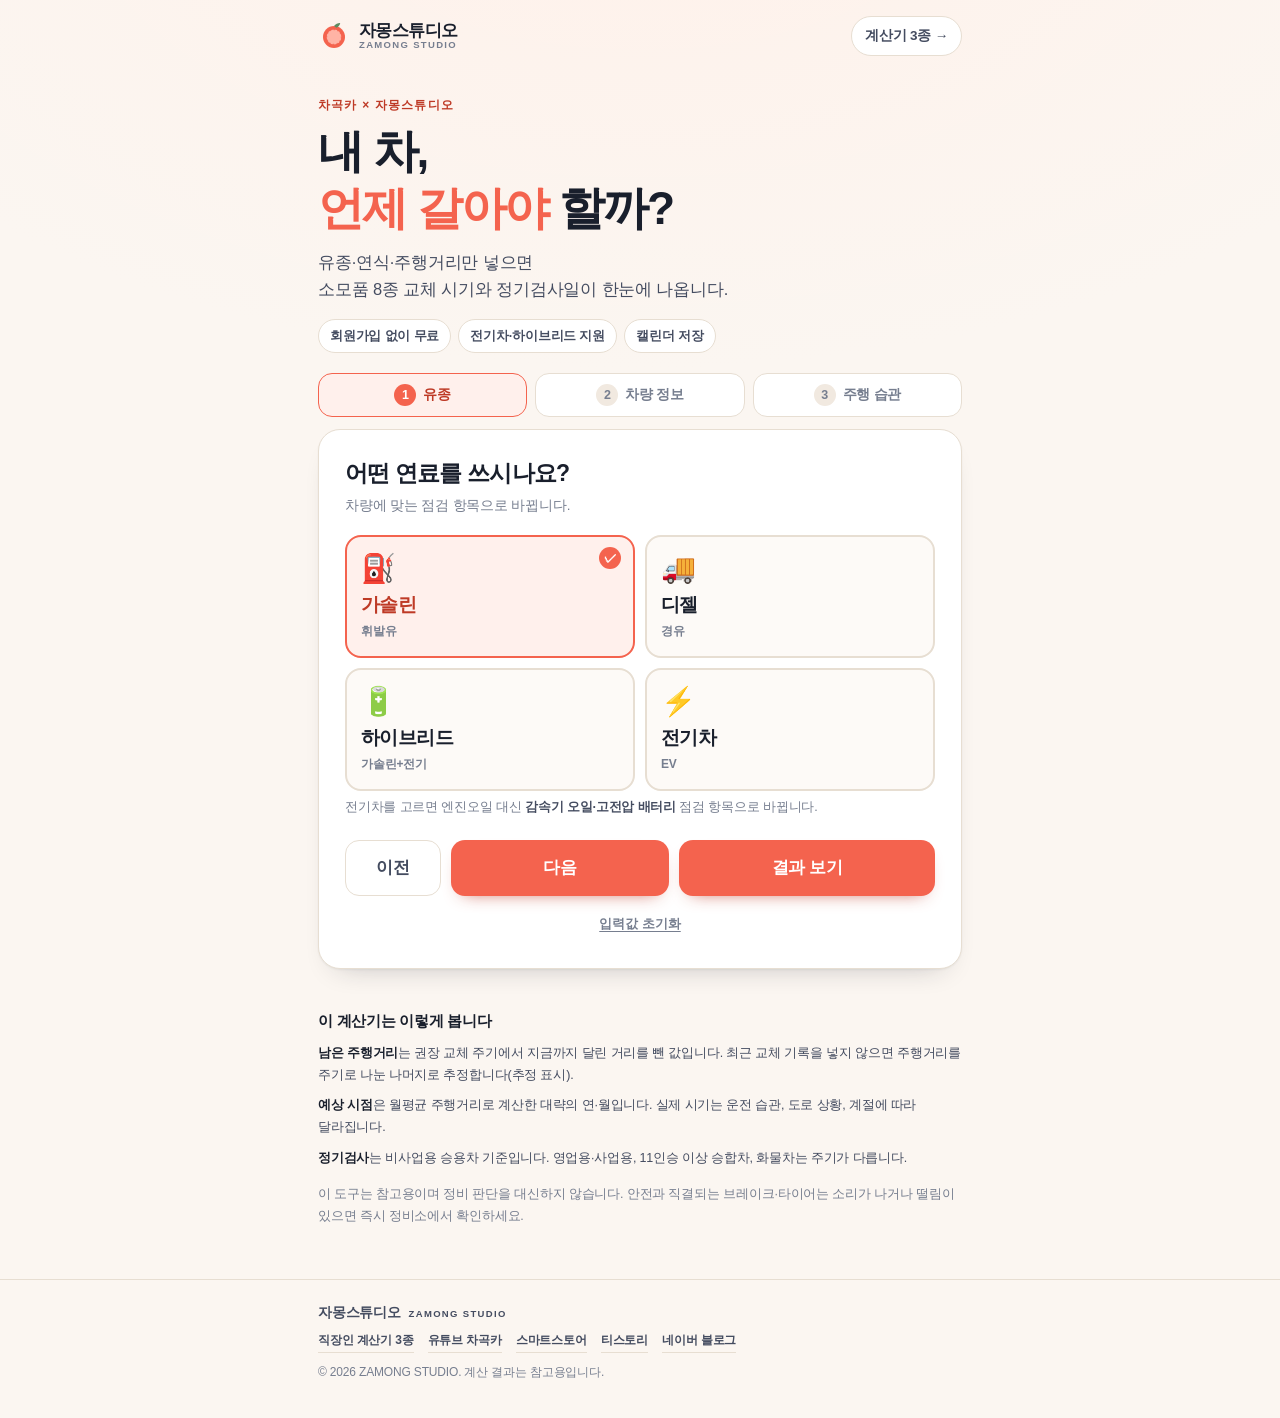
==== car/index.html @ 75b98f39 "feat: 내 차 정비·소모품 체크 앱(/car/) 추가 - 3단계 입력(유종·연식·주행거리·월 주행) → 소모품 8종 신호등 진단 - 유종별 분기: 가솔린/디젤/하이브리드/전기차" ====
<!doctype html>
<html lang="ko">
<head>
<meta charset="utf-8">
<meta name="viewport" content="width=device-width, initial-scale=1, viewport-fit=cover">
<title>내 차 정비·소모품 체크 — 엔진오일·타이어 교체 시기 계산 | 차곡카 · 자몽스튜디오</title>
<meta name="description" content="유종·연식·주행거리만 넣으면 엔진오일, 타이어, 브레이크 패드, 12V 배터리 등 소모품 8종의 교체 시기와 남은 주행거리, 자동차 정기검사 시기를 바로 알려드립니다. 전기차·하이브리드도 지원하고 점검 일정은 캘린더(.ics)로 저장. 회원가입 없이 무료.">
<meta name="keywords" content="엔진오일 교체 주기,타이어 교체 시기,브레이크 패드 교체,자동차 정기검사 시기,소모품 교체 주기,미션오일,냉각수 교체,12V 배터리 수명,전기차 감속기 오일,차계부,차곡카">
<meta name="author" content="자몽스튜디오 ZAMONG STUDIO">
<meta name="robots" content="index, follow, max-image-preview:large">
<meta name="theme-color" content="#FBF6F1">
<link rel="canonical" href="https://qaswcomzxc497-oss.github.io/zamong-tools/car/">
<link rel="icon" href="../assets/favicon.svg" type="image/svg+xml">
<link rel="apple-touch-icon" href="../assets/favicon.svg">

<meta property="og:type" content="website">
<meta property="og:site_name" content="자몽스튜디오 · 차곡카">
<meta property="og:locale" content="ko_KR">
<meta property="og:title" content="내 차 정비·소모품 체크 — 언제 갈아야 할까?">
<meta property="og:description" content="유종·연식·주행거리만 넣으면 소모품 8종 교체 시기와 정기검사일이 한눈에. 신호등 색으로 바로 확인하고 캘린더에 저장하세요.">
<meta property="og:url" content="https://qaswcomzxc497-oss.github.io/zamong-tools/car/">
<meta property="og:image" content="https://qaswcomzxc497-oss.github.io/zamong-tools/assets/og.png">
<meta property="og:image:width" content="1200">
<meta property="og:image:height" content="630">
<meta name="twitter:card" content="summary_large_image">
<meta name="twitter:title" content="내 차 정비·소모품 체크 | 차곡카">
<meta name="twitter:description" content="엔진오일·타이어·브레이크·배터리 교체 시기와 자동차 정기검사일을 3단계로 확인.">
<meta name="twitter:image" content="https://qaswcomzxc497-oss.github.io/zamong-tools/assets/og.png">

<script type="application/ld+json">
{
  "@context": "https://schema.org",
  "@graph": [
    {
      "@type": "WebApplication",
      "name": "내 차 정비·소모품 체크",
      "url": "https://qaswcomzxc497-oss.github.io/zamong-tools/car/",
      "applicationCategory": "UtilitiesApplication",
      "operatingSystem": "Web",
      "inLanguage": "ko-KR",
      "description": "유종·연식·주행거리를 입력하면 엔진오일, 에어컨 필터, 브레이크 오일·패드, 타이어, 변속기 오일, 냉각수, 12V 배터리 등 소모품 8종의 교체 시기와 자동차 정기검사 시기를 계산합니다.",
      "offers": { "@type": "Offer", "price": "0", "priceCurrency": "KRW" },
      "publisher": {
        "@type": "Organization",
        "name": "자몽스튜디오 ZAMONG STUDIO",
        "sameAs": [
          "https://smartstore.naver.com/autosheet",
          "https://www.youtube.com/@chagokcar"
        ]
      }
    },
    {
      "@type": "BreadcrumbList",
      "itemListElement": [
        { "@type": "ListItem", "position": 1, "name": "자몽스튜디오 계산기", "item": "https://qaswcomzxc497-oss.github.io/zamong-tools/" },
        { "@type": "ListItem", "position": 2, "name": "내 차 정비·소모품 체크", "item": "https://qaswcomzxc497-oss.github.io/zamong-tools/car/" }
      ]
    },
    {
      "@type": "FAQPage",
      "mainEntity": [
        {
          "@type": "Question",
          "name": "엔진오일은 얼마마다 갈아야 하나요?",
          "acceptedAnswer": {
            "@type": "Answer",
            "text": "일반 승용차 가솔린 기준 10,000km 또는 12개월 중 먼저 오는 쪽입니다. 시내 단거리 주행이 많거나 디젤·터보 차량은 7,500km 전후로 짧게 잡는 경우가 많습니다. 제조사·차종마다 다르므로 차량 매뉴얼의 정비 지침을 함께 확인하세요."
          }
        },
        {
          "@type": "Question",
          "name": "자동차 정기검사는 언제 받나요?",
          "acceptedAnswer": {
            "@type": "Answer",
            "text": "비사업용 승용차는 신차 등록 후 4년이 지난 때 첫 정기검사를 받고, 이후 2년마다 받습니다. 정확한 기한은 차량등록증의 최초 등록일을 기준으로 정해지며, 기한을 넘기면 과태료가 부과될 수 있습니다."
          }
        },
        {
          "@type": "Question",
          "name": "전기차도 이 체크를 쓸 수 있나요?",
          "acceptedAnswer": {
            "@type": "Answer",
            "text": "네. 전기차를 선택하면 엔진오일·변속기 오일 대신 감속기 오일, 고전압 배터리 냉각수, 고전압 배터리 상태 점검, 12V 보조 배터리 항목으로 바뀌어 안내합니다."
          }
        }
      ]
    }
  ]
}
</script>

<link rel="stylesheet" href="style.css">
</head>
<body>
<a class="skip" href="#wizard">본문으로 바로 가기</a>

<header class="site-head">
  <div class="wrap head-in">
    <a class="brand" href="../">
      <svg class="mark" viewBox="0 0 32 32" aria-hidden="true"><circle cx="16" cy="17" r="11" fill="#F4634E"/><circle cx="16" cy="17" r="7.4" fill="#FFB3A5"/><path d="M16 6c1.6-2.4 4.2-3.2 6.2-3.1-.3 2-1.6 4-3.9 4.8" fill="#5E8C61"/><circle cx="16" cy="17" r="7.4" fill="none" stroke="#F4634E" stroke-width="1.2" stroke-dasharray="1.4 2.4" opacity=".7"/></svg>
      <span class="brand-txt"><b>자몽스튜디오</b><i>ZAMONG STUDIO</i></span>
    </a>
    <a class="head-link" href="../">계산기 3종 →</a>
  </div>
</header>

<main id="main">
  <section class="hero wrap">
    <p class="kicker">차곡카 × 자몽스튜디오</p>
    <h1>내 차,<br><em>언제 갈아야</em> 할까?</h1>
    <p class="lead">유종·연식·주행거리만 넣으면<br>소모품 8종 교체 시기와 정기검사일이 한눈에 나옵니다.</p>
    <ul class="hero-badges" aria-label="이용 안내">
      <li>회원가입 없이 무료</li>
      <li>전기차·하이브리드 지원</li>
      <li>캘린더 저장</li>
    </ul>
  </section>

  <section class="wrap" id="wizard">
    <ol class="steps" id="steps" aria-label="입력 단계">
      <li class="is-on" data-step="1"><b>1</b><span>유종</span></li>
      <li data-step="2"><b>2</b><span>차량 정보</span></li>
      <li data-step="3"><b>3</b><span>주행 습관</span></li>
    </ol>

    <form class="card" id="carForm" novalidate>
      <!-- STEP 1 -->
      <div class="step-panel" data-panel="1">
        <h2 class="step-title">어떤 연료를 쓰시나요?</h2>
        <p class="step-sub">차량에 맞는 점검 항목으로 바뀝니다.</p>

        <div class="fuel-grid" role="radiogroup" aria-label="유종 선택">
          <label class="fuel">
            <input type="radio" name="fuel" value="gasoline" checked>
            <span class="fuel-ico" aria-hidden="true">⛽</span>
            <b>가솔린</b>
            <i>휘발유</i>
          </label>
          <label class="fuel">
            <input type="radio" name="fuel" value="diesel">
            <span class="fuel-ico" aria-hidden="true">🚚</span>
            <b>디젤</b>
            <i>경유</i>
          </label>
          <label class="fuel">
            <input type="radio" name="fuel" value="hybrid">
            <span class="fuel-ico" aria-hidden="true">🔋</span>
            <b>하이브리드</b>
            <i>가솔린+전기</i>
          </label>
          <label class="fuel">
            <input type="radio" name="fuel" value="ev">
            <span class="fuel-ico" aria-hidden="true">⚡</span>
            <b>전기차</b>
            <i>EV</i>
          </label>
        </div>

        <p class="hint">전기차를 고르면 엔진오일 대신 <b>감속기 오일·고전압 배터리</b> 점검 항목으로 바뀝니다.</p>
      </div>

      <!-- STEP 2 -->
      <div class="step-panel" data-panel="2" hidden>
        <h2 class="step-title">차량 정보를 알려주세요</h2>
        <p class="step-sub">차량등록증을 보면 바로 알 수 있습니다.</p>

        <div class="field">
          <label for="year">차량 연식 <small>출고 연도</small></label>
          <div class="select-wrap">
            <select id="year" name="year"></select>
          </div>
          <p class="hint">차량등록증의 ‘최초 등록일’ 연도</p>
        </div>

        <div class="field">
          <label for="odo">현재 총 주행거리</label>
          <div class="input-wrap">
            <input id="odo" name="odo" inputmode="numeric" autocomplete="off" value="80,000">
            <span class="unit">km</span>
          </div>
          <div class="quick" data-target="odo" aria-label="주행거리 빠른 선택">
            <button type="button" data-val="30000">3만</button>
            <button type="button" data-val="50000">5만</button>
            <button type="button" data-val="80000">8만</button>
            <button type="button" data-val="120000">12만</button>
          </div>
          <p class="hint err" id="odoErr" hidden>주행거리를 숫자로 입력해 주세요.</p>
        </div>

        <div class="field">
          <label for="regMonth">출고 월 <small>선택 · 정기검사 계산에 사용</small></label>
          <div class="select-wrap">
            <select id="regMonth" name="regMonth"></select>
          </div>
          <p class="hint">모르면 ‘모름’으로 두세요. 연 단위로 계산합니다.</p>
        </div>
      </div>

      <!-- STEP 3 -->
      <div class="step-panel" data-panel="3" hidden>
        <h2 class="step-title">주행 습관과 최근 교체</h2>
        <p class="step-sub">모르는 항목은 비워 두셔도 됩니다.</p>

        <div class="field">
          <label for="monthly">월평균 주행거리</label>
          <div class="input-wrap">
            <input id="monthly" name="monthly" inputmode="numeric" autocomplete="off" value="1,000">
            <span class="unit">km/월</span>
          </div>
          <div class="quick" data-target="monthly" aria-label="월 주행거리 빠른 선택">
            <button type="button" data-val="500">500</button>
            <button type="button" data-val="1000">1,000</button>
            <button type="button" data-val="2000">2,000</button>
            <button type="button" data-val="3000">3,000</button>
          </div>
          <p class="hint">출퇴근 거리 × 20일 + 주말 나들이 정도로 생각하시면 됩니다.</p>
        </div>

        <div class="field" id="oilField">
          <label for="lastOil">최근 엔진오일 교체 주행거리 <small>선택</small></label>
          <div class="input-wrap">
            <input id="lastOil" name="lastOil" inputmode="numeric" autocomplete="off" placeholder="예: 72,000">
            <span class="unit">km</span>
          </div>
          <p class="hint">엔진오일을 마지막으로 갈았을 때의 계기판 숫자</p>
        </div>

        <div class="field">
          <label for="lastTire">최근 타이어 교체 주행거리 <small>선택</small></label>
          <div class="input-wrap">
            <input id="lastTire" name="lastTire" inputmode="numeric" autocomplete="off" placeholder="예: 55,000">
            <span class="unit">km</span>
          </div>
          <p class="hint">타이어 4본을 바꾼 뒤 주행한 거리를 알면 정확해집니다.</p>
        </div>

        <p class="note-sm">교체 기록을 비워 두면 주행거리 기준으로 추정합니다. 기록을 넣을수록 정확해집니다.</p>
      </div>

      <div class="wiz-nav">
        <button type="button" class="btn ghost" id="prevBtn" hidden>이전</button>
        <button type="button" class="btn primary" id="nextBtn">다음</button>
        <button type="submit" class="btn primary" id="submitBtn" hidden>결과 보기</button>
      </div>
      <p class="wiz-foot">
        <button type="button" class="reset-link" id="resetBtn">입력값 초기화</button>
      </p>
    </form>
  </section>

  <!-- 결과 -->
  <section class="wrap results" id="results" hidden aria-live="polite">
    <div class="card sum-card">
      <div class="sum-top">
        <p class="kicker">내 차 정보</p>
        <button type="button" class="linkbtn" id="editBtn">수정</button>
      </div>
      <p class="sum-title" id="sumTitle">—</p>
      <ul class="stat3" id="sumStats"></ul>
    </div>

    <div class="card grade-card">
      <p class="kicker">지금 상태</p>
      <p class="grade-head" id="gradeHead">—</p>
      <div class="grade-grid">
        <div class="grade-cell late"><b id="cntLate">0</b><span>교체 권장</span></div>
        <div class="grade-cell soon"><b id="cntSoon">0</b><span>곧 점검</span></div>
        <div class="grade-cell ok"><b id="cntOk">0</b><span>여유</span></div>
      </div>
    </div>

    <div class="card insp-card">
      <p class="kicker">자동차 정기검사</p>
      <p class="insp-big" id="inspBig">—</p>
      <p class="insp-sub" id="inspSub">—</p>
      <p class="insp-note">비사업용 승용차는 신차 등록 후 <b>4년 뒤 첫 검사</b>, 이후 <b>2년마다</b>입니다. 정확한 기한은 차량등록증의 최초 등록일 기준이며, 기한을 넘기면 과태료가 부과될 수 있습니다.</p>
      <button type="button" class="mini-btn" id="icsInsp">📅 정기검사 일정 캘린더에 넣기</button>
    </div>

    <h2 class="sec-title">소모품 8종 진단</h2>
    <p class="sec-sub" id="fuelNote">—</p>
    <div class="item-list" id="itemList"></div>

    <button type="button" class="ics-all" id="icsAll">📅 점검 일정 전부 캘린더에 넣기 (.ics)</button>
    <p class="ics-hint" id="icsHint" role="status"></p>
    <p class="note">일반 승용차 기준 참고치입니다. 제조사·차종마다 권장 주기가 다르니 <b>차량 매뉴얼(정비 지침서)</b>을 함께 확인하세요. 계기판 경고등이 켜지면 이 결과와 상관없이 바로 점검받으세요.</p>

    <div class="coupang-slot" id="coupangSlot" hidden></div>

    <aside class="promo">
      <p class="promo-kicker">차계부 · 유지비 관리</p>
      <h3>점검일, 기록으로 남기면<br>새는 돈이 보입니다</h3>
      <p class="promo-body">주유·정비·보험·세금을 한 장에 기록하면 월 유지비와 다음 점검일이 자동으로 정리되는 <b>오토차관리 차계부</b>(엑셀·구글시트)입니다.</p>
      <div class="promo-btns">
        <a class="btn primary" href="https://smartstore.naver.com/autosheet/products/13894432295" target="_blank" rel="noopener noreferrer">차계부 · 7,000원</a>
        <a class="btn ghost" href="https://smartstore.naver.com/autosheet/products/13899633867" target="_blank" rel="noopener noreferrer">유지비 가이드 · 4,900원</a>
      </div>
      <p class="promo-alt">신차·중고차 인수 전 점검 항목과 5년 유지비 예상표를 한 번에 → <a href="https://smartstore.naver.com/autosheet/products/13899633867" target="_blank" rel="noopener noreferrer">출고 점검 &amp; 유지비 가이드 PDF</a></p>
      <p class="promo-alt">자동차 상식이 궁금하면 → <a href="https://www.youtube.com/@chagokcar" target="_blank" rel="noopener noreferrer">유튜브 차곡카</a>에서 매주 올립니다.</p>
    </aside>
  </section>

  <section class="wrap about" id="about">
    <h2>이 계산기는 이렇게 봅니다</h2>
    <p><b>남은 주행거리</b>는 권장 교체 주기에서 지금까지 달린 거리를 뺀 값입니다. 최근 교체 기록을 넣지 않으면 주행거리를 주기로 나눈 나머지로 추정합니다(추정 표시).</p>
    <p><b>예상 시점</b>은 월평균 주행거리로 계산한 대략의 연·월입니다. 실제 시기는 운전 습관, 도로 상황, 계절에 따라 달라집니다.</p>
    <p><b>정기검사</b>는 비사업용 승용차 기준입니다. 영업용·사업용, 11인승 이상 승합차, 화물차는 주기가 다릅니다.</p>
    <p class="disclaimer">이 도구는 참고용이며 정비 판단을 대신하지 않습니다. 안전과 직결되는 브레이크·타이어는 소리가 나거나 떨림이 있으면 즉시 정비소에서 확인하세요.</p>
  </section>
</main>

<footer class="site-foot">
  <div class="wrap">
    <p class="foot-brand">자몽스튜디오 <span>ZAMONG STUDIO</span></p>
    <p class="foot-links">
      <a href="../">직장인 계산기 3종</a>
      <a href="https://www.youtube.com/@chagokcar" target="_blank" rel="noopener noreferrer">유튜브 차곡카</a>
      <a href="https://smartstore.naver.com/autosheet" target="_blank" rel="noopener noreferrer">스마트스토어</a>
      <a href="https://work-money-note.tistory.com" target="_blank" rel="noopener noreferrer">티스토리</a>
      <a href="https://blog.naver.com/army51102" target="_blank" rel="noopener noreferrer">네이버 블로그</a>
    </p>
    <p class="copy">© 2026 ZAMONG STUDIO. 계산 결과는 참고용입니다.</p>
  </div>
</footer>

<script src="app.js" defer></script>
</body>
</html>
---- car/style.css ----
/* 차곡카 × 자몽스튜디오 — 내 차 정비·소모품 체크
   45세 이상 운전자 기준: 큰 글씨 · 높은 대비 · 색 + 문구 + 기호를 함께 쓰는 신호등 상태 */
:root{
  --bg:#FBF6F1;
  --paper:#FFFFFF;
  --ink:#191F2C;
  --ink-2:#444C60;
  --ink-3:#767E8F;
  --line:#E7DED2;
  --line-2:#F2EAE1;
  --coral:#F4634E;
  --coral-d:#BE3A26;
  --coral-soft:#FFF0EC;
  --peach:#FFB3A5;
  --ok:#2C7638;
  --ok-soft:#E9F5EA;
  --ok-line:#BEE0C1;
  --warn:#8F5B00;
  --warn-soft:#FFF3DA;
  --warn-line:#F0D59A;
  --late:#B3261E;
  --late-soft:#FCEAE7;
  --late-line:#F3C4BE;
  --radius:20px;
  --shadow:0 1px 2px rgba(25,31,44,.05), 0 14px 30px -20px rgba(25,31,44,.32);
  --font:-apple-system,BlinkMacSystemFont,"Apple SD Gothic Neo","Malgun Gothic","Noto Sans KR","Helvetica Neue",Arial,sans-serif;
}

*,*::before,*::after{box-sizing:border-box}
html{-webkit-text-size-adjust:100%}
body{
  margin:0;font-family:var(--font);background:var(--bg);color:var(--ink);
  font-size:17px;line-height:1.6;letter-spacing:-0.01em;
  -webkit-font-smoothing:antialiased;
  word-break:keep-all;overflow-wrap:break-word;
  background-image:radial-gradient(120% 60% at 50% -10%, #FFF1EA 0%, rgba(255,241,234,0) 60%);
  background-repeat:no-repeat;
}
img,svg{max-width:100%}
.wrap{width:100%;max-width:680px;margin:0 auto;padding:0 18px}
.skip{position:absolute;left:-9999px}
.skip:focus{left:12px;top:12px;z-index:99;background:#fff;padding:10px 16px;border-radius:10px;font-weight:800}
a{color:inherit}
h1,h2,h3,p,ul,ol{margin:0}

/* header */
.site-head{padding:16px 0 4px}
.head-in{display:flex;align-items:center;justify-content:space-between;gap:12px}
.brand{display:flex;align-items:center;gap:9px;text-decoration:none}
.mark{width:32px;height:32px;flex:0 0 auto}
.brand-txt{display:flex;flex-direction:column;line-height:1.15}
.brand-txt b{font-size:17px;font-weight:800;letter-spacing:-0.03em}
.brand-txt i{font-style:normal;font-size:9.5px;letter-spacing:.14em;color:var(--ink-3);font-weight:600}
.head-link{
  font-size:13.5px;font-weight:800;color:var(--ink-2);text-decoration:none;
  border:1px solid var(--line);background:#fff;border-radius:999px;padding:8px 13px;white-space:nowrap;
}
.head-link:hover{border-color:var(--peach);color:var(--coral-d)}

/* hero */
.hero{padding-top:26px;padding-bottom:20px}
.kicker{margin:0 0 8px;font-size:12px;font-weight:800;letter-spacing:.1em;color:var(--coral-d)}
.hero h1{margin:0;font-size:34px;line-height:1.24;font-weight:800;letter-spacing:-0.045em}
.hero h1 em{font-style:normal;color:var(--coral)}
.lead{margin:12px 0 0;color:var(--ink-2);font-size:15.5px;line-height:1.65}
.hero-badges{list-style:none;display:flex;flex-wrap:wrap;gap:7px;margin:16px 0 0;padding:0}
.hero-badges li{
  font-size:12.5px;font-weight:700;color:var(--ink-2);background:#fff;border:1px solid var(--line);
  border-radius:999px;padding:6px 11px;
}

/* steps */
.steps{list-style:none;display:grid;grid-template-columns:repeat(3,1fr);gap:8px;margin:0 0 12px;padding:0}
.steps li{
  display:flex;align-items:center;justify-content:center;gap:7px;
  background:#fff;border:1.5px solid var(--line);border-radius:14px;padding:10px 6px;
  color:var(--ink-3);font-size:13.5px;font-weight:800;letter-spacing:-0.02em;
}
.steps li b{
  display:inline-flex;align-items:center;justify-content:center;
  width:22px;height:22px;border-radius:50%;background:#F1E9E0;color:var(--ink-3);font-size:12.5px;
}
.steps li.is-on{border-color:var(--coral);background:var(--coral-soft);color:var(--coral-d)}
.steps li.is-on b{background:var(--coral);color:#fff}
.steps li.is-done{border-color:var(--ok-line);color:var(--ok);background:var(--ok-soft)}
.steps li.is-done b{background:var(--ok);color:#fff}

/* card */
.card{background:var(--paper);border:1px solid var(--line);border-radius:var(--radius);padding:22px 18px;box-shadow:var(--shadow);margin-bottom:14px}
.step-title{font-size:21px;font-weight:800;letter-spacing:-0.035em;line-height:1.35}
.step-sub{margin:6px 0 18px;font-size:13.5px;color:var(--ink-3)}

/* fuel */
.fuel-grid{display:grid;grid-template-columns:repeat(2,minmax(0,1fr));gap:10px}
.fuel{
  position:relative;display:flex;flex-direction:column;align-items:flex-start;gap:2px;
  border:2px solid var(--line);border-radius:16px;background:#FDFAF7;
  padding:15px 14px;cursor:pointer;transition:border-color .15s,background .15s;
}
.fuel input{position:absolute;opacity:0;width:1px;height:1px}
.fuel-ico{font-size:24px;line-height:1.2}
.fuel b{font-size:17.5px;font-weight:800;letter-spacing:-0.03em;margin-top:2px}
.fuel i{font-style:normal;font-size:12px;color:var(--ink-3);font-weight:700}
.fuel:hover{border-color:var(--peach)}
.fuel.is-on{border-color:var(--coral);background:var(--coral-soft)}
.fuel.is-on b{color:var(--coral-d)}
.fuel:focus-within{outline:3px solid rgba(244,99,78,.4);outline-offset:2px}
.fuel.is-on::after{
  content:"✓";position:absolute;top:10px;right:12px;
  width:22px;height:22px;border-radius:50%;background:var(--coral);color:#fff;
  font-size:13px;font-weight:800;display:flex;align-items:center;justify-content:center;
}

/* fields */
.field{margin-bottom:18px}
.field label{display:block;font-size:15px;font-weight:800;color:var(--ink);margin-bottom:8px;letter-spacing:-0.02em}
.field label small{font-weight:600;color:var(--ink-3);font-size:12.5px;margin-left:4px}
.input-wrap{position:relative;display:flex;align-items:center;min-width:0;background:#FCF8F4;border:2px solid var(--line);border-radius:14px;transition:border-color .16s,background .16s}
.input-wrap:focus-within{border-color:var(--coral);background:#fff;box-shadow:0 0 0 4px rgba(244,99,78,.13)}
.input-wrap input{
  flex:1;min-width:0;appearance:none;border:0;background:transparent;outline:0;
  font:inherit;font-size:23px;font-weight:800;letter-spacing:-0.03em;color:var(--ink);
  padding:14px 4px 14px 15px;text-align:left;
}
.input-wrap input::placeholder{font-size:18px;font-weight:600;color:#AEB5C2;letter-spacing:-0.02em}
.input-wrap input::-webkit-outer-spin-button,.input-wrap input::-webkit-inner-spin-button{-webkit-appearance:none;margin:0}
.unit{flex:0 0 auto;padding-right:15px;font-size:14px;font-weight:800;color:var(--ink-3)}
.hint{margin:7px 0 0;font-size:12.5px;color:var(--ink-3);line-height:1.55}
.hint b{color:var(--ink-2)}
.hint.err{color:var(--late);font-weight:800}
.note-sm{margin:2px 0 0;font-size:12.5px;line-height:1.6;color:var(--ink-3);background:#FCF8F4;border-radius:12px;padding:11px 13px}

.select-wrap{position:relative}
.select-wrap::after{content:"";position:absolute;right:16px;top:50%;width:9px;height:9px;border-right:2.5px solid var(--ink-3);border-bottom:2.5px solid var(--ink-3);transform:translateY(-70%) rotate(45deg);pointer-events:none}
select{
  appearance:none;width:100%;font:inherit;font-size:19px;font-weight:800;letter-spacing:-0.02em;color:var(--ink);
  background:#FCF8F4;border:2px solid var(--line);border-radius:14px;padding:15px 42px 15px 15px;outline:0;
}
select:focus{border-color:var(--coral);background:#fff;box-shadow:0 0 0 4px rgba(244,99,78,.13)}

.quick{display:flex;gap:7px;flex-wrap:wrap;margin-top:9px}
.quick button{
  appearance:none;border:1.5px solid var(--line);background:#fff;color:var(--ink-2);
  font:inherit;font-size:13.5px;font-weight:800;padding:8px 14px;border-radius:999px;cursor:pointer;
}
.quick button:hover,.quick button:active{border-color:var(--peach);color:var(--coral-d);background:var(--coral-soft)}

/* wizard nav */
.wiz-nav{display:flex;gap:10px;margin-top:22px}
.btn{
  display:inline-flex;align-items:center;justify-content:center;
  min-height:56px;padding:14px 18px;border-radius:14px;font-size:17px;font-weight:800;
  text-decoration:none;letter-spacing:-0.02em;cursor:pointer;border:0;
}
.btn.primary{background:var(--coral);color:#fff;flex:1 1 auto;box-shadow:0 8px 18px -12px rgba(190,58,38,.9)}
.btn.primary:active{transform:scale(.99)}
.btn.ghost{background:#fff;color:var(--ink-2);border:1.5px solid var(--line);flex:0 0 auto;min-width:96px}
.btn.ghost:hover{border-color:var(--peach);color:var(--coral-d)}
#carForm .btn:disabled{opacity:.5}
.wiz-foot{margin:12px 0 0;text-align:center}
.reset-link{
  appearance:none;border:0;background:none;font:inherit;font-size:12.5px;font-weight:700;
  color:var(--ink-3);text-decoration:underline;text-underline-offset:3px;cursor:pointer;padding:6px;
}
.reset-link:hover{color:var(--coral-d)}

/* results */
.results{padding-top:16px}
.sum-top{display:flex;align-items:center;justify-content:space-between;gap:10px;margin-bottom:4px}
.sum-title{margin:2px 0 14px;font-size:22px;font-weight:800;letter-spacing:-0.04em;line-height:1.35}
.linkbtn{
  appearance:none;border:1.5px solid var(--line);background:#fff;padding:7px 14px;border-radius:999px;
  font:inherit;font-size:13px;font-weight:800;color:var(--coral-d);cursor:pointer;
}
.linkbtn:hover{border-color:var(--peach);background:var(--coral-soft)}

.stat3{list-style:none;display:grid;grid-template-columns:repeat(3,minmax(0,1fr));gap:8px;margin:0;padding:0}
.stat3 li{background:#FCF8F4;border:1px solid var(--line-2);border-radius:14px;padding:11px 8px;text-align:center}
.stat3 span{display:block;font-size:11.5px;color:var(--ink-3);font-weight:800;margin-bottom:3px}
.stat3 b{font-size:15px;font-weight:800;letter-spacing:-0.03em;font-variant-numeric:tabular-nums;display:block}

/* grade */
.grade-card{border-color:#F0E4DA;background:linear-gradient(180deg,#fff 0%,#FFFCFA 100%)}
.grade-head{margin:2px 0 14px;font-size:19px;font-weight:800;letter-spacing:-0.035em;line-height:1.45}
.grade-head.late{color:var(--late)}
.grade-head.soon{color:var(--warn)}
.grade-head.ok{color:var(--ok)}
.grade-grid{display:grid;grid-template-columns:repeat(3,minmax(0,1fr));gap:8px}
.grade-cell{border-radius:14px;padding:12px 8px;text-align:center;border:1.5px solid}
.grade-cell b{display:block;font-size:27px;font-weight:800;letter-spacing:-0.04em;font-variant-numeric:tabular-nums;line-height:1.2}
.grade-cell span{display:block;font-size:11.5px;font-weight:800;margin-top:2px}
.grade-cell.late{background:var(--late-soft);border-color:var(--late-line);color:var(--late)}
.grade-cell.soon{background:var(--warn-soft);border-color:var(--warn-line);color:var(--warn)}
.grade-cell.ok{background:var(--ok-soft);border-color:var(--ok-line);color:var(--ok)}

/* inspection */
.insp-card{border-color:#E3EAF7;background:linear-gradient(180deg,#fff 0%,#F9FBFF 100%)}
.insp-big{margin:0;font-size:32px;font-weight:800;letter-spacing:-0.045em;line-height:1.2;font-variant-numeric:tabular-nums}
.insp-sub{margin:6px 0 0;font-size:14.5px;font-weight:700;color:var(--ink-2)}
.insp-note{margin:12px 0 0;font-size:12.5px;line-height:1.65;color:var(--ink-3);background:#F5F8FE;border-radius:12px;padding:11px 13px}
.insp-note b{color:var(--ink-2)}
.mini-btn{
  appearance:none;margin-top:14px;border:1.5px solid var(--line);background:#fff;color:var(--ink-2);
  font:inherit;font-size:13.5px;font-weight:800;padding:11px 15px;border-radius:12px;cursor:pointer;min-height:46px;
}
.mini-btn:hover{border-color:var(--peach);color:var(--coral-d);background:var(--coral-soft)}

/* items */
.sec-title{margin:24px 0 4px;font-size:20px;font-weight:800;letter-spacing:-0.035em}
.sec-sub{margin:0 0 12px;font-size:12.5px;color:var(--ink-3);line-height:1.6}
.item-list{display:grid;gap:11px}
.item{
  background:#fff;border:1px solid var(--line);border-left:6px solid var(--line);
  border-radius:16px;padding:16px 15px;box-shadow:var(--shadow);
}
.item[data-state="ok"]{border-left-color:var(--ok)}
.item[data-state="soon"]{border-left-color:#E0A62B}
.item[data-state="late"]{border-left-color:var(--late)}
.item[data-state="late"]{background:linear-gradient(180deg,#fff 0%,#FFF9F8 100%)}
.item-head{display:flex;align-items:flex-start;justify-content:space-between;gap:10px}
.item h3{margin:0;font-size:18px;font-weight:800;letter-spacing:-0.03em;line-height:1.4}
.badge{
  flex:0 0 auto;display:inline-flex;align-items:center;gap:5px;white-space:nowrap;
  font-size:13px;font-weight:800;padding:6px 11px;border-radius:999px;border:1.5px solid;
}
.badge.ok{background:var(--ok-soft);border-color:var(--ok-line);color:var(--ok)}
.badge.soon{background:var(--warn-soft);border-color:var(--warn-line);color:var(--warn)}
.badge.late{background:var(--late-soft);border-color:var(--late-line);color:var(--late)}
.item-period{margin:8px 0 0;font-size:12.5px;font-weight:700;color:var(--ink-3)}
.item-main{margin:8px 0 0;font-size:18px;font-weight:800;letter-spacing:-0.03em;line-height:1.45;color:var(--ink)}
.item[data-state="late"] .item-main{color:var(--late)}
.item-sub{margin:5px 0 0;font-size:13.5px;font-weight:700;color:var(--ink-2);display:flex;flex-wrap:wrap;gap:4px 12px}
.item-sub span{display:inline-flex;align-items:center;gap:5px}
.dot{width:8px;height:8px;border-radius:50%;display:inline-block;flex:0 0 auto}
.dot.ok{background:var(--ok)}
.dot.soon{background:#D69A14}
.dot.late{background:var(--late)}
.meter{height:10px;border-radius:999px;background:#F1E9E1;overflow:hidden;margin-top:12px}
.meter span{display:block;height:100%;border-radius:999px;background:var(--ok)}
.item[data-state="soon"] .meter span{background:#E0A62B}
.item[data-state="late"] .meter span{background:var(--late)}
.item-note{margin:10px 0 0;font-size:12.5px;line-height:1.6;color:var(--ink-3)}
.item-note .est{display:inline-block;background:#F1E9E0;color:var(--ink-2);font-size:11px;font-weight:800;border-radius:6px;padding:1px 6px;margin-right:4px}
.item-foot{margin-top:11px}
.item-foot .mini-btn{margin-top:0;font-size:12.5px;padding:8px 12px;min-height:40px}

.ics-hint{margin:10px 0 0;font-size:13px;font-weight:700;color:var(--ok);line-height:1.6}
.ics-hint:empty{display:none}
.ics-all{
  appearance:none;width:100%;margin:18px 0 0;border:2px solid var(--ink);background:var(--ink);color:#fff;
  font:inherit;font-size:16.5px;font-weight:800;padding:16px;border-radius:14px;cursor:pointer;min-height:58px;
}
.ics-all:hover{background:#2B3444;border-color:#2B3444}
.note{margin:12px 0 0;font-size:12.5px;line-height:1.7;color:var(--ink-3);background:#FCF8F4;border-radius:12px;padding:12px 14px}
.note b{color:var(--ink-2)}

/* coupon / affiliate slot */
.coupang-slot{display:grid;gap:9px;margin-top:14px}
.coupang-slot a{display:flex;justify-content:space-between;gap:10px;align-items:center;text-decoration:none;background:#fff;border:1px solid var(--line);border-radius:14px;padding:13px 15px;font-size:14.5px;font-weight:800}
.coupang-slot .tag{font-size:11px;font-weight:800;color:var(--coral-d);background:var(--coral-soft);border-radius:999px;padding:2px 8px;margin-left:6px}

/* promo */
.promo{background:var(--ink);color:#fff;border-radius:var(--radius);padding:24px 20px;margin-top:18px;position:relative;overflow:hidden}
.promo::after{content:"";position:absolute;right:-40px;top:-50px;width:170px;height:170px;border-radius:50%;background:radial-gradient(circle at 30% 30%,rgba(244,99,78,.55),rgba(244,99,78,0) 70%)}
.promo-kicker{margin:0 0 8px;font-size:11.5px;font-weight:800;letter-spacing:.12em;color:var(--peach)}
.promo h3{margin:0;font-size:21px;line-height:1.38;font-weight:800;letter-spacing:-0.035em;position:relative}
.promo-body{margin:10px 0 0;font-size:14px;line-height:1.7;color:#C9CEDB;position:relative}
.promo-body b{color:#fff}
.promo-btns{display:flex;gap:8px;margin-top:16px;flex-wrap:wrap;position:relative}
.promo-btns .btn{min-height:52px;font-size:15px}
.promo-btns .btn.primary{background:var(--coral);color:#fff;flex:1 1 auto}
.promo-btns .btn.ghost{background:rgba(255,255,255,.1);color:#fff;border:1px solid rgba(255,255,255,.24);flex:0 0 auto}
.promo-alt{margin:13px 0 0;font-size:12.5px;line-height:1.65;color:#AEB5C6;position:relative}
.promo-alt a{color:#fff;font-weight:800;text-decoration:none;border-bottom:1px solid rgba(255,255,255,.4)}
.promo-alt a:hover{border-bottom-color:var(--peach)}

/* about */
.about{padding:26px 18px 20px;color:var(--ink-2)}
.about h2{font-size:15px;margin:0 0 10px;color:var(--ink);letter-spacing:-0.02em}
.about p{margin:0 0 9px;font-size:12.5px;line-height:1.75}
.about b{color:var(--ink)}
.disclaimer{color:var(--ink-3);margin-top:14px !important}

/* footer */
.site-foot{border-top:1px solid var(--line);margin-top:22px;padding:22px 0 36px;color:var(--ink-3);font-size:12px}
.foot-brand{margin:0 0 8px;font-weight:800;color:var(--ink-2);font-size:13.5px}
.foot-brand span{font-weight:600;font-size:9.5px;letter-spacing:.14em;margin-left:4px}
.foot-links{display:flex;flex-wrap:wrap;gap:8px 14px;margin:0 0 10px}
.foot-links a{text-decoration:none;font-weight:700;color:var(--ink-2);border-bottom:1px solid var(--line);padding-bottom:1px}
.copy{margin:0}

@media (min-width:640px){
  .hero{padding-top:36px}
  .hero h1{font-size:46px}
  .lead{font-size:16.5px}
  .card{padding:28px 26px;border-radius:22px}
  .fuel b{font-size:19px}
  .fuel-ico{font-size:28px}
  .step-title{font-size:23px}
  .sum-title{font-size:24px}
  .insp-big{font-size:36px}
  .grade-head{font-size:21px}
  .item{padding:20px 20px}
  .item h3{font-size:19px}
  .item-main{font-size:19px}
  .promo{padding:28px 26px}
  .promo h3{font-size:23px}
}
@media (max-width:420px){
  .steps li{font-size:12px;gap:5px;padding:9px 4px}
  .steps li b{width:20px;height:20px;font-size:11.5px}
  .promo-btns{flex-direction:column}
  .promo-btns .btn{width:100%;flex:1 1 auto}
  .item-head{flex-direction:column;align-items:flex-start;gap:8px}
}
@media (max-width:359px){
  body{font-size:16px}
  .hero h1{font-size:29px}
  .stat3 b{font-size:13.5px}
  .grade-cell b{font-size:23px}
  .insp-big{font-size:27px}
}
@media (prefers-reduced-motion:reduce){
  *{animation:none !important;transition:none !important}
}
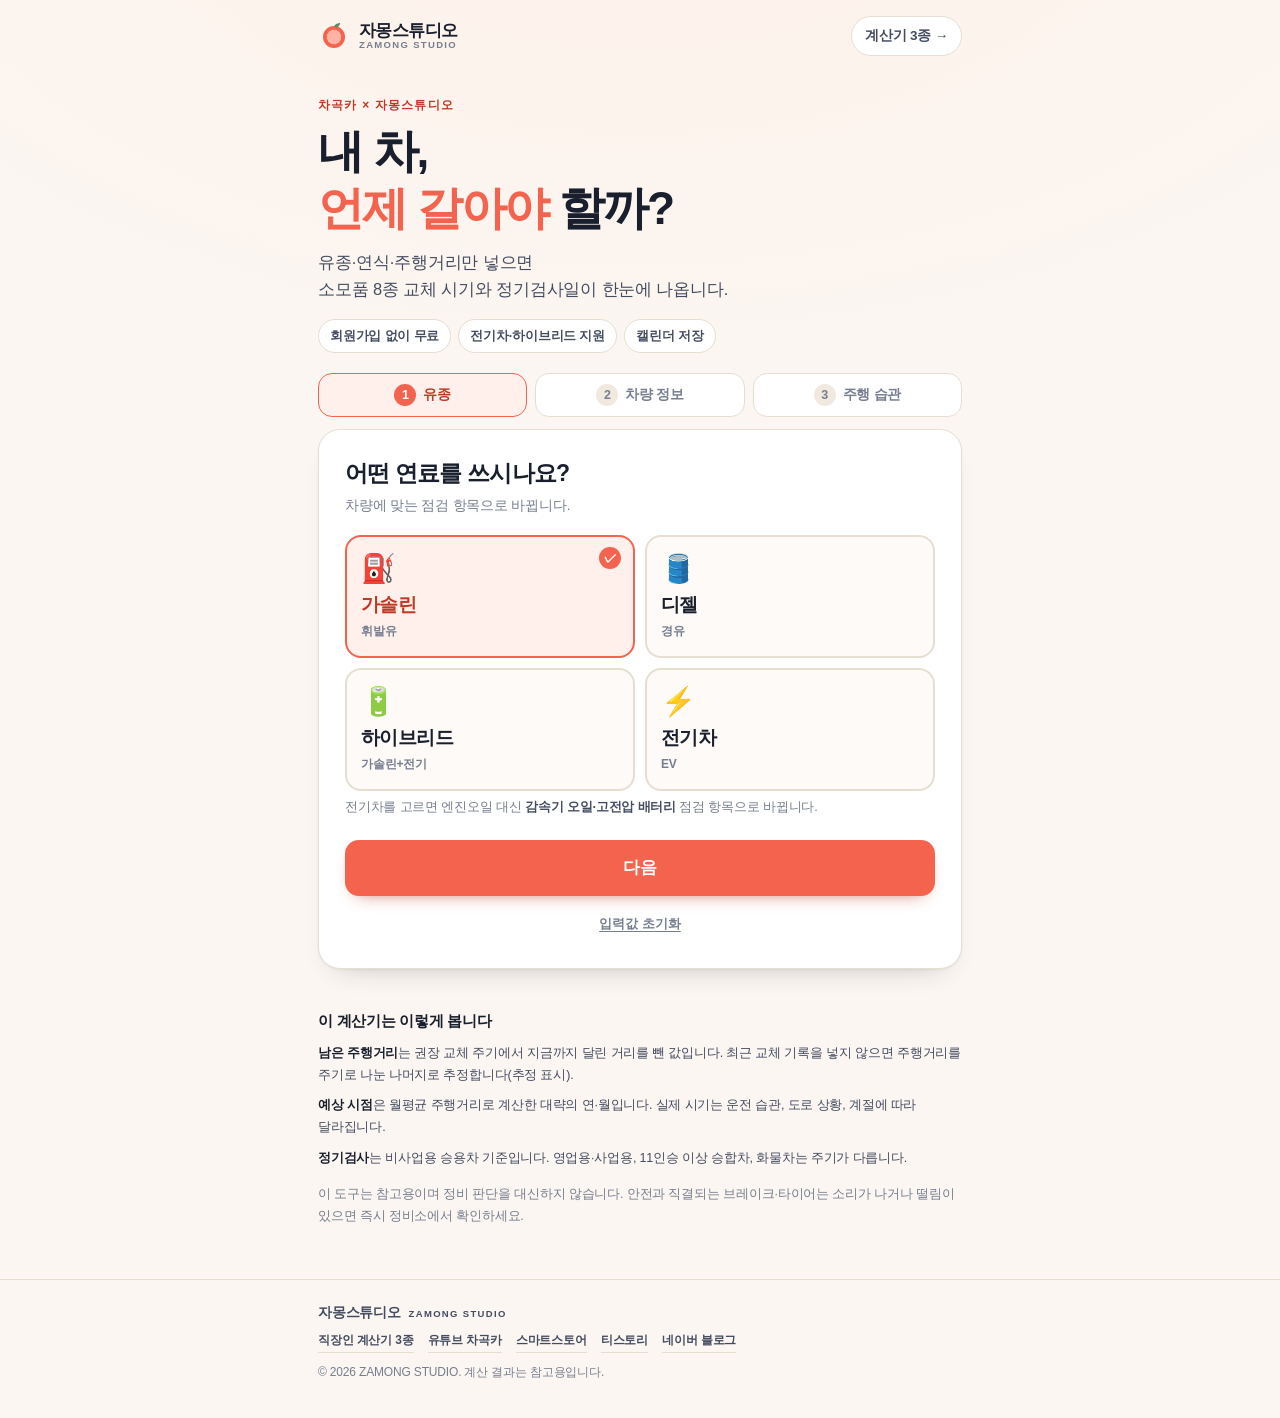
==== commit ad5d2859: "fix: hidden 버튼이 보이던 문제 수정([hidden] 강제), 디젤 아이콘 교체, 뷰포트 확인용 임시 페이지" ====
--- a/car/index.html
+++ b/car/index.html
@@ -138,7 +138,7 @@
           </label>
           <label class="fuel">
             <input type="radio" name="fuel" value="diesel">
-            <span class="fuel-ico" aria-hidden="true">🚚</span>
+            <span class="fuel-ico" aria-hidden="true">🛢️</span>
             <b>디젤</b>
             <i>경유</i>
           </label>
--- a/car/style.css
+++ b/car/style.css
@@ -41,6 +41,7 @@
 .skip{position:absolute;left:-9999px}
 .skip:focus{left:12px;top:12px;z-index:99;background:#fff;padding:10px 16px;border-radius:10px;font-weight:800}
 a{color:inherit}
+[hidden]{display:none !important}
 h1,h2,h3,p,ul,ol{margin:0}
 
 /* header */
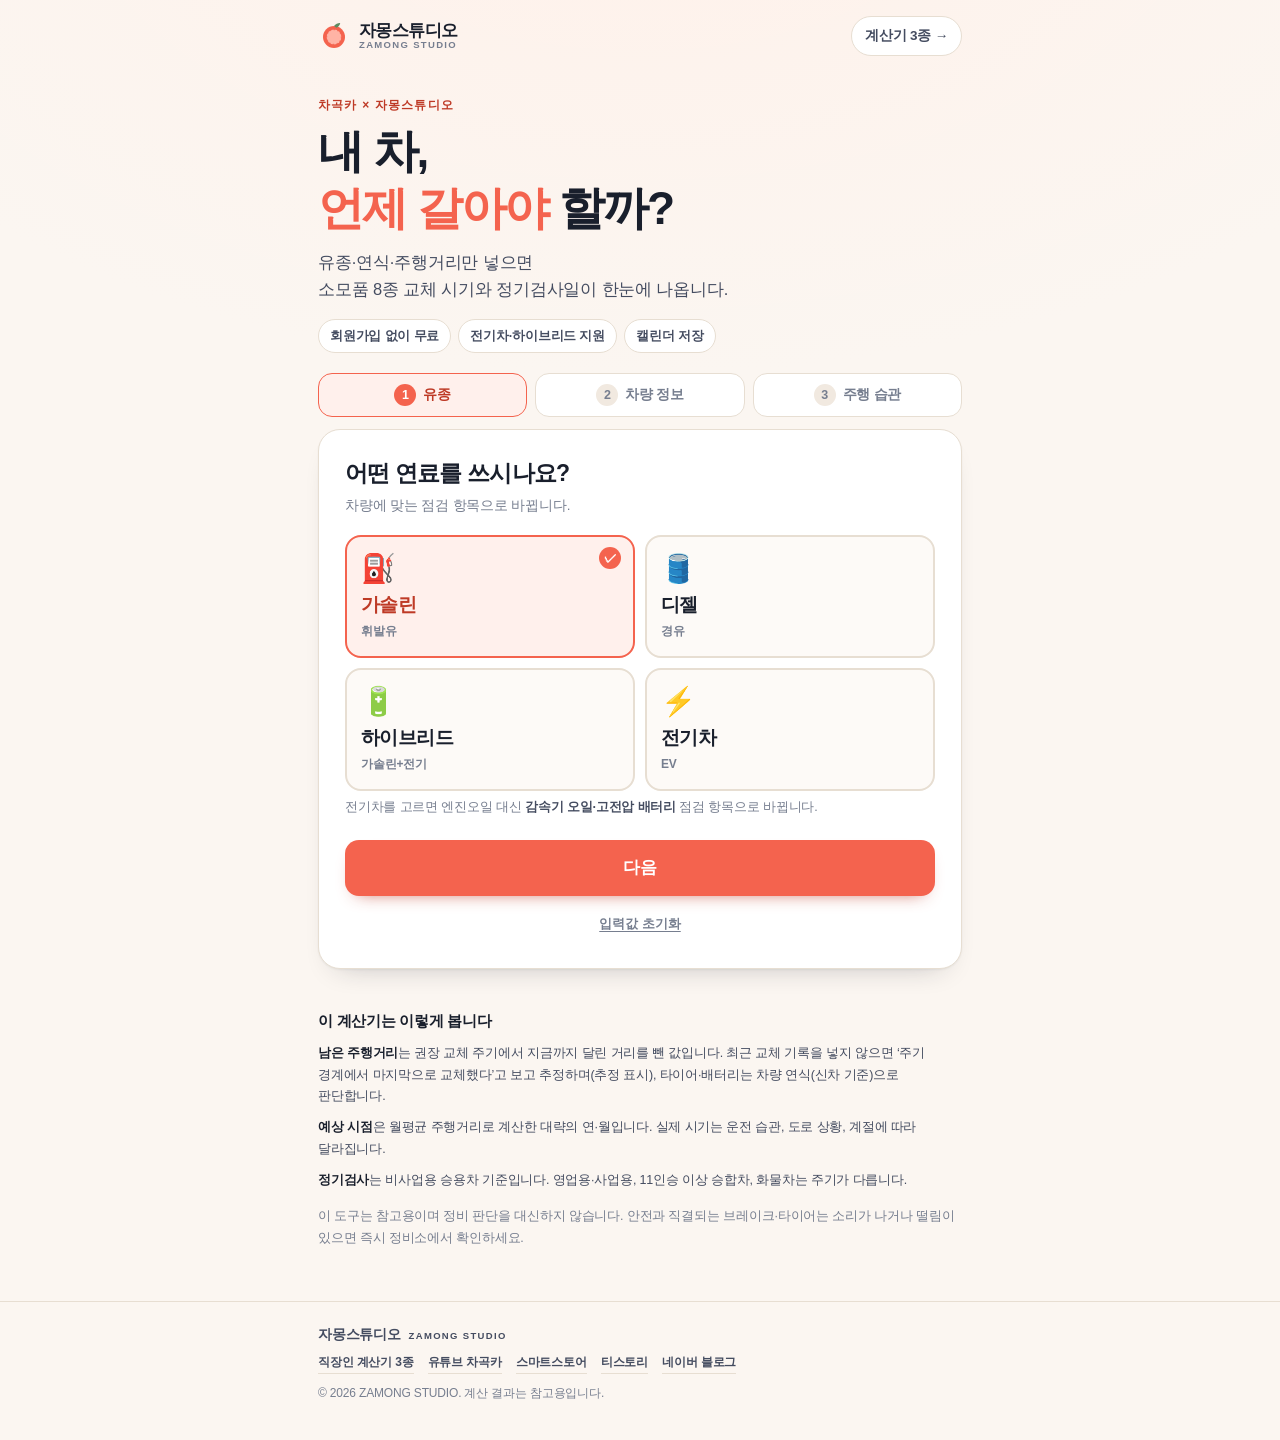
==== commit 51eee992: "fix: 교체 기록 없을 때 주기 경계 기준 추정, 정기검사 연중 표기 정리" ====
--- a/car/index.html
+++ b/car/index.html
@@ -89,7 +89,7 @@
 }
 </script>
 
-<link rel="stylesheet" href="style.css">
+<link rel="stylesheet" href="style.css?v=20261129b">
 </head>
 <body>
 <a class="skip" href="#wizard">본문으로 바로 가기</a>
@@ -302,7 +302,7 @@
 
   <section class="wrap about" id="about">
     <h2>이 계산기는 이렇게 봅니다</h2>
-    <p><b>남은 주행거리</b>는 권장 교체 주기에서 지금까지 달린 거리를 뺀 값입니다. 최근 교체 기록을 넣지 않으면 주행거리를 주기로 나눈 나머지로 추정합니다(추정 표시).</p>
+    <p><b>남은 주행거리</b>는 권장 교체 주기에서 지금까지 달린 거리를 뺀 값입니다. 최근 교체 기록을 넣지 않으면 ‘주기 경계에서 마지막으로 교체했다’고 보고 추정하며(추정 표시), 타이어·배터리는 차량 연식(신차 기준)으로 판단합니다.</p>
     <p><b>예상 시점</b>은 월평균 주행거리로 계산한 대략의 연·월입니다. 실제 시기는 운전 습관, 도로 상황, 계절에 따라 달라집니다.</p>
     <p><b>정기검사</b>는 비사업용 승용차 기준입니다. 영업용·사업용, 11인승 이상 승합차, 화물차는 주기가 다릅니다.</p>
     <p class="disclaimer">이 도구는 참고용이며 정비 판단을 대신하지 않습니다. 안전과 직결되는 브레이크·타이어는 소리가 나거나 떨림이 있으면 즉시 정비소에서 확인하세요.</p>
@@ -323,6 +323,6 @@
   </div>
 </footer>
 
-<script src="app.js" defer></script>
+<script src="app.js?v=20261129b" defer></script>
 </body>
 </html>
